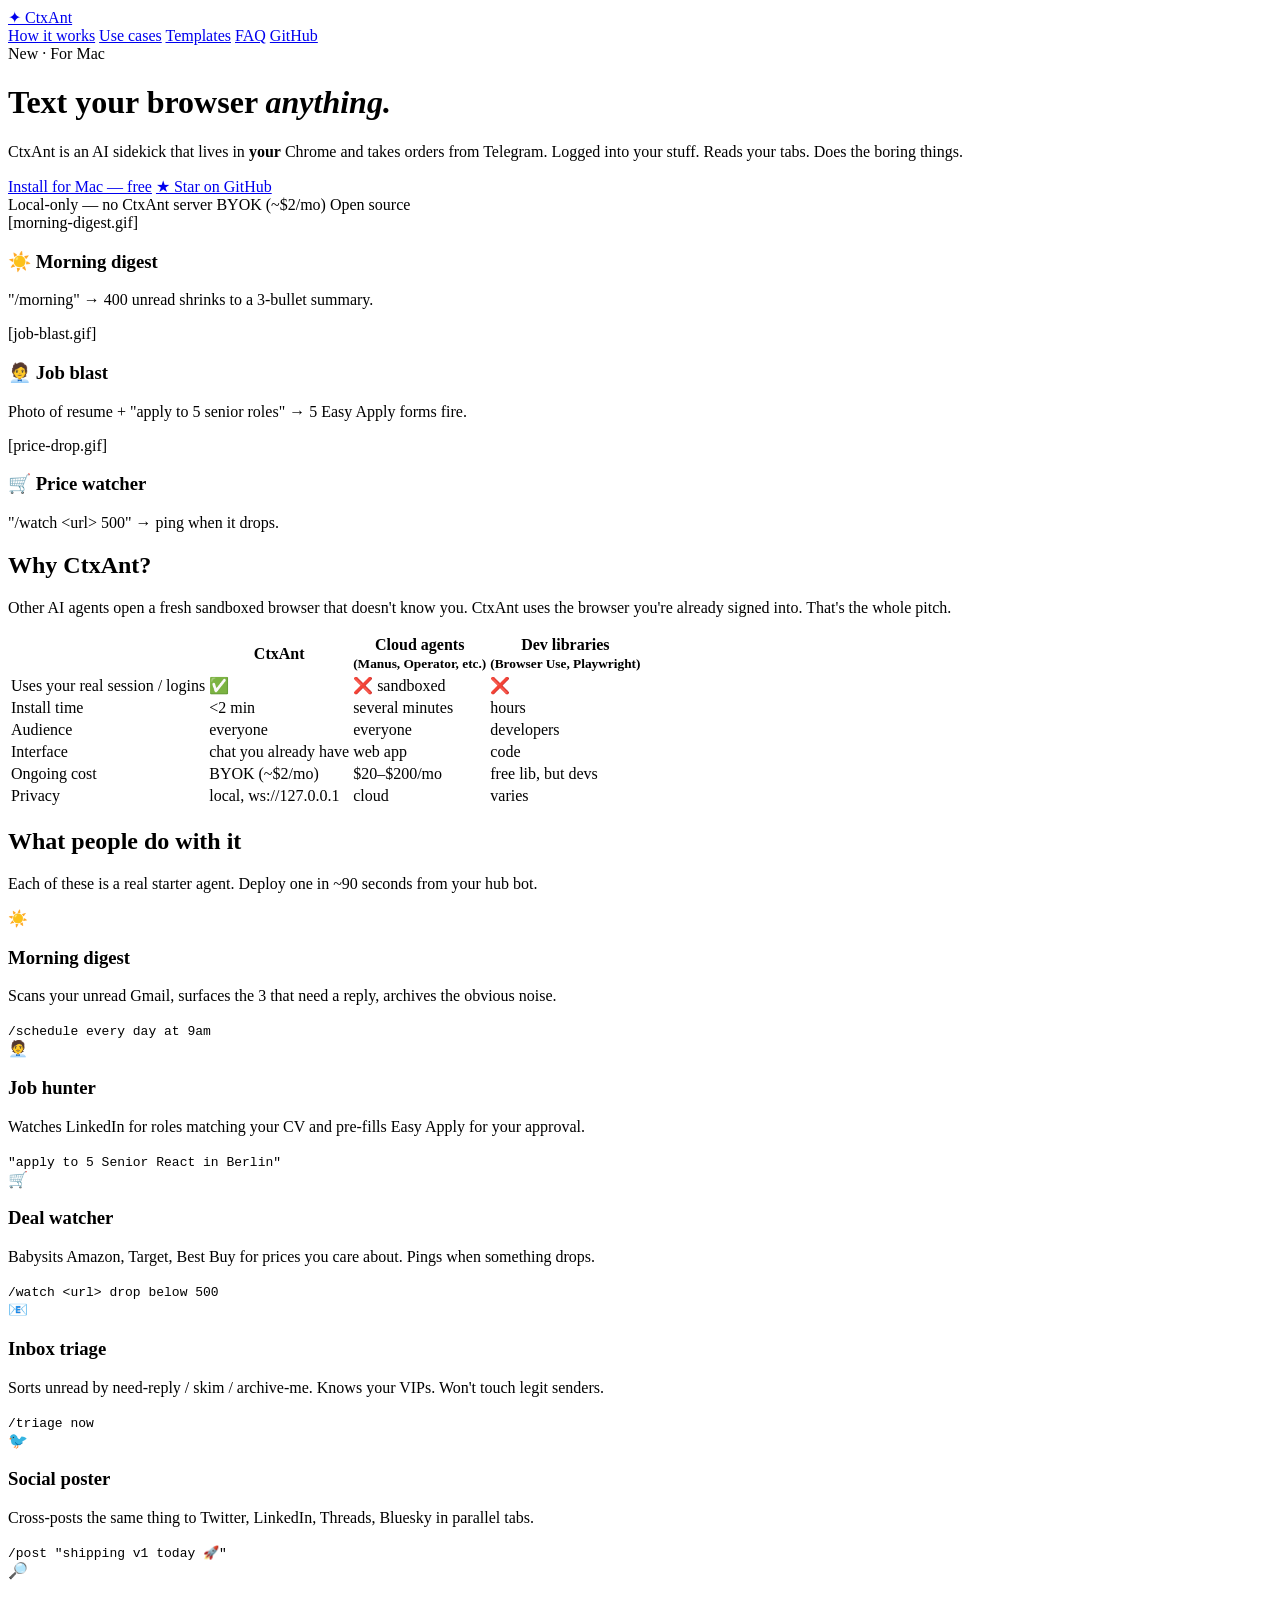
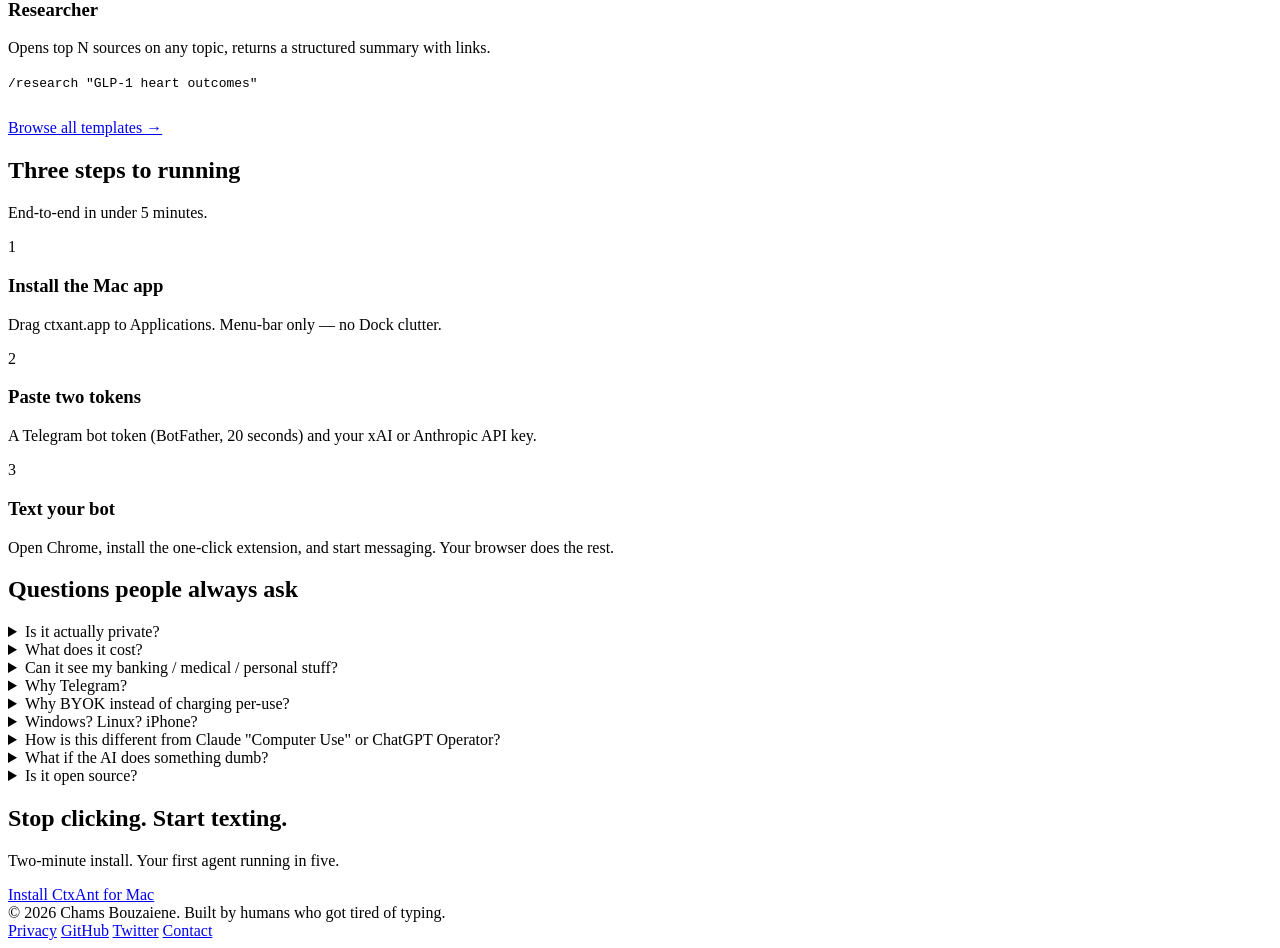
==== web/index.html @ f91e5bf8 "Initial public release (v0.1.0)" ====
<!DOCTYPE html>
<html lang="en">
<head>
<meta charset="UTF-8" />
<meta name="viewport" content="width=device-width, initial-scale=1.0" />
<title>CtxAnt — Text your browser anything</title>
<meta name="description" content="An AI sidekick that lives in YOUR Chrome and takes orders from Telegram. Uses your logins, your tabs, your life. Local. Private. BYOK." />

<!-- Open Graph / Twitter -->
<meta property="og:title" content="CtxAnt — Text your browser anything" />
<meta property="og:description" content="An AI sidekick that drives YOUR Chrome from Telegram. Your logins, your tabs. No sandbox." />
<meta property="og:url" content="https://ctxant.com" />
<meta property="og:type" content="website" />
<meta property="og:image" content="https://ctxant.com/assets/og.png" />
<meta name="twitter:card" content="summary_large_image" />
<meta name="twitter:title" content="CtxAnt — Text your browser anything" />
<meta name="twitter:description" content="An AI sidekick that drives YOUR Chrome from Telegram. Your logins, your tabs. No sandbox." />
<meta name="twitter:image" content="https://ctxant.com/assets/og.png" />

<link rel="icon" href="/assets/favicon.png" />
<link rel="stylesheet" href="/assets/style.css" />
</head>
<body>

<nav class="top">
  <div class="wrap">
    <a class="logo" href="/">
      <span class="mark">✦</span>
      <span>CtxAnt</span>
    </a>
    <div class="links">
      <a href="#how">How it works</a>
      <a href="#uses">Use cases</a>
      <a href="/templates/">Templates</a>
      <a href="#faq">FAQ</a>
      <a href="https://github.com/ChamsBouzaiene/CtxAnt" target="_blank" rel="noopener">GitHub</a>
    </div>
  </div>
</nav>

<!-- ── Hero ─────────────────────────────────────────────────────────── -->
<header class="hero">
  <div class="wrap">
    <span class="eyebrow">New · For Mac</span>
    <h1>Text your browser <em>anything.</em></h1>
    <p class="lede">
      CtxAnt is an AI sidekick that lives in <strong>your</strong> Chrome and takes orders from Telegram.
      Logged into your stuff. Reads your tabs. Does the boring things.
    </p>
    <div class="cta">
      <a class="btn btn-primary" href="/install.html">Install for Mac — free</a>
      <a class="btn btn-ghost" href="https://github.com/ChamsBouzaiene/CtxAnt" target="_blank" rel="noopener">★ Star on GitHub</a>
    </div>
    <div class="meta">
      <span>Local-only — no CtxAnt server</span>
      <span>BYOK (~$2/mo)</span>
      <span>Open source</span>
    </div>

    <!-- Three demo thumbs above the fold. Drop real .gif/.mp4 files into /demos/. -->
    <div class="demo-strip">
      <div class="tile">
        <div class="thumb">
          <img src="/demos/morning-digest.gif" alt="Morning digest demo" onerror="this.replaceWith(Object.assign(document.createElement('span'), {textContent: '[morning-digest.gif]'}))" />
        </div>
        <h3>☀️ Morning digest</h3>
        <p>"/morning" → 400 unread shrinks to a 3-bullet summary.</p>
      </div>
      <div class="tile">
        <div class="thumb">
          <img src="/demos/job-blast.gif" alt="Job blast demo" onerror="this.replaceWith(Object.assign(document.createElement('span'), {textContent: '[job-blast.gif]'}))" />
        </div>
        <h3>🧑‍💼 Job blast</h3>
        <p>Photo of resume + "apply to 5 senior roles" → 5 Easy Apply forms fire.</p>
      </div>
      <div class="tile">
        <div class="thumb">
          <img src="/demos/price-drop.gif" alt="Price drop watcher demo" onerror="this.replaceWith(Object.assign(document.createElement('span'), {textContent: '[price-drop.gif]'}))" />
        </div>
        <h3>🛒 Price watcher</h3>
        <p>"/watch &lt;url&gt; 500" → ping when it drops.</p>
      </div>
    </div>
  </div>
</header>

<!-- ── Positioning ──────────────────────────────────────────────────── -->
<section id="why">
  <div class="wrap">
    <h2 class="section-title">Why CtxAnt?</h2>
    <p class="section-sub">
      Other AI agents open a fresh sandboxed browser that doesn't know you.
      CtxAnt uses the browser you're already signed into. That's the whole pitch.
    </p>
    <div class="positioning">
      <table>
        <thead>
          <tr>
            <th></th>
            <th class="ctxant-col">CtxAnt</th>
            <th>Cloud agents<br /><small>(Manus, Operator, etc.)</small></th>
            <th>Dev libraries<br /><small>(Browser Use, Playwright)</small></th>
          </tr>
        </thead>
        <tbody>
          <tr>
            <td>Uses your real session / logins</td>
            <td class="check ctxant-col">✅</td>
            <td class="cross">❌ sandboxed</td>
            <td class="cross">❌</td>
          </tr>
          <tr>
            <td>Install time</td>
            <td class="ctxant-col">&lt;2 min</td>
            <td>several minutes</td>
            <td>hours</td>
          </tr>
          <tr>
            <td>Audience</td>
            <td class="ctxant-col">everyone</td>
            <td>everyone</td>
            <td>developers</td>
          </tr>
          <tr>
            <td>Interface</td>
            <td class="ctxant-col">chat you already have</td>
            <td>web app</td>
            <td>code</td>
          </tr>
          <tr>
            <td>Ongoing cost</td>
            <td class="ctxant-col">BYOK (~$2/mo)</td>
            <td>$20–$200/mo</td>
            <td>free lib, but devs</td>
          </tr>
          <tr>
            <td>Privacy</td>
            <td class="ctxant-col">local, ws://127.0.0.1</td>
            <td>cloud</td>
            <td>varies</td>
          </tr>
        </tbody>
      </table>
    </div>
  </div>
</section>

<!-- ── Use cases ────────────────────────────────────────────────────── -->
<section id="uses">
  <div class="wrap">
    <h2 class="section-title">What people do with it</h2>
    <p class="section-sub">Each of these is a real starter agent. Deploy one in ~90 seconds from your hub bot.</p>
    <div class="usecases">
      <div class="usecase">
        <span class="emoji">☀️</span>
        <h3>Morning digest</h3>
        <p>Scans your unread Gmail, surfaces the 3 that need a reply, archives the obvious noise.</p>
        <code class="cmd">/schedule every day at 9am</code>
      </div>
      <div class="usecase">
        <span class="emoji">🧑‍💼</span>
        <h3>Job hunter</h3>
        <p>Watches LinkedIn for roles matching your CV and pre-fills Easy Apply for your approval.</p>
        <code class="cmd">"apply to 5 Senior React in Berlin"</code>
      </div>
      <div class="usecase">
        <span class="emoji">🛒</span>
        <h3>Deal watcher</h3>
        <p>Babysits Amazon, Target, Best Buy for prices you care about. Pings when something drops.</p>
        <code class="cmd">/watch &lt;url&gt; drop below 500</code>
      </div>
      <div class="usecase">
        <span class="emoji">📧</span>
        <h3>Inbox triage</h3>
        <p>Sorts unread by need-reply / skim / archive-me. Knows your VIPs. Won't touch legit senders.</p>
        <code class="cmd">/triage now</code>
      </div>
      <div class="usecase">
        <span class="emoji">🐦</span>
        <h3>Social poster</h3>
        <p>Cross-posts the same thing to Twitter, LinkedIn, Threads, Bluesky in parallel tabs.</p>
        <code class="cmd">/post "shipping v1 today 🚀"</code>
      </div>
      <div class="usecase">
        <span class="emoji">🔎</span>
        <h3>Researcher</h3>
        <p>Opens top N sources on any topic, returns a structured summary with links.</p>
        <code class="cmd">/research "GLP-1 heart outcomes"</code>
      </div>
    </div>
    <p style="margin-top: 28px;"><a href="/templates/">Browse all templates →</a></p>
  </div>
</section>

<!-- ── How it works ────────────────────────────────────────────────── -->
<section id="how">
  <div class="wrap">
    <h2 class="section-title">Three steps to running</h2>
    <p class="section-sub">End-to-end in under 5 minutes.</p>
    <div class="steps">
      <div class="step">
        <div class="num">1</div>
        <h3>Install the Mac app</h3>
        <p>Drag ctxant.app to Applications. Menu-bar only — no Dock clutter.</p>
      </div>
      <div class="step">
        <div class="num">2</div>
        <h3>Paste two tokens</h3>
        <p>A Telegram bot token (BotFather, 20 seconds) and your xAI or Anthropic API key.</p>
      </div>
      <div class="step">
        <div class="num">3</div>
        <h3>Text your bot</h3>
        <p>Open Chrome, install the one-click extension, and start messaging. Your browser does the rest.</p>
      </div>
    </div>
  </div>
</section>

<!-- ── FAQ ─────────────────────────────────────────────────────────── -->
<section id="faq">
  <div class="wrap" style="max-width: 900px;">
    <h2 class="section-title">Questions people always ask</h2>
    <div class="faq">
      <details>
        <summary>Is it actually private?</summary>
        <p>
          Yes. CtxAnt runs entirely on your machine. The Chrome extension talks to the CtxAnt app over <code>ws://127.0.0.1</code> — nothing goes to a CtxAnt-owned server, because there is no CtxAnt-owned server. Your page content is only sent to the AI provider <em>you</em> chose (xAI or Anthropic), authenticated with <em>your</em> API key. <a href="/privacy.html">Full privacy policy.</a>
        </p>
      </details>
      <details>
        <summary>What does it cost?</summary>
        <p>
          BYOK — you pay the AI provider directly, not us. On xAI Grok the average user spends under $2/month running 5 macros/day. If you already pay for Claude, it works on that too. No CtxAnt subscription, no trial expiration, no credit card.
        </p>
      </details>
      <details>
        <summary>Can it see my banking / medical / personal stuff?</summary>
        <p>
          Only when you ask it to. CtxAnt only acts on a tab when a command comes in from your own Telegram bot. The upside of that is: it's <em>already logged into your banking</em>, so the answer to "what did I spend this month?" takes 3 seconds and a screenshot, not a finance migration. Data never leaves your machine except via your own AI provider's API.
        </p>
      </details>
      <details>
        <summary>Why Telegram?</summary>
        <p>
          It's the only chat app with a free, programmable bot layer, no approval process, and instant cross-device delivery. You already have Telegram open. You already know how to use it. And because every agent gets its own bot, deploying a new agent feels like hiring a coworker — their messages show up in their own chat bubble in your sidebar.
        </p>
      </details>
      <details>
        <summary>Why BYOK instead of charging per-use?</summary>
        <p>
          Three reasons. (1) Your data stays between you and your AI provider — we never see a prompt. (2) Costs scale with <em>your</em> usage, not our pricing tiers. (3) We don't have to touch credit cards, which means we can ship faster and can't be held hostage by Stripe.
        </p>
      </details>
      <details>
        <summary>Windows? Linux? iPhone?</summary>
        <p>
          Mac first. Windows and Linux are coming — most of the code is portable, but the installer, menu-bar UI, and onboarding are Mac-specific. Join the waitlist on the <a href="https://github.com/ChamsBouzaiene/CtxAnt">repo</a>. iPhone: not planned — iOS can't drive Safari the way Chrome Extensions drive Chrome, which is the whole point.
        </p>
      </details>
      <details>
        <summary>How is this different from Claude "Computer Use" or ChatGPT Operator?</summary>
        <p>
          Those run the AI in <em>their</em> sandbox, controlling <em>their</em> browser. They don't know your Gmail is already open or that you're logged into LinkedIn, so every task starts with 20 seconds of authentication theatre. CtxAnt skips all that because the browser <em>is yours</em>. You never paste a password into the AI, you never share a session, you never wait on a fresh login.
        </p>
      </details>
      <details>
        <summary>What if the AI does something dumb?</summary>
        <p>
          You're watching a live Chrome window — so you see everything. For destructive actions we can require explicit approval before submit; that's configurable per-agent. And the menu bar always has a one-click <em>Stop</em>.
        </p>
      </details>
      <details>
        <summary>Is it open source?</summary>
        <p>
          Yes. <a href="https://github.com/ChamsBouzaiene/CtxAnt">Code on GitHub.</a> We'd rather you read the ten files that run on your machine than take our word for it.
        </p>
      </details>
    </div>
  </div>
</section>

<!-- ── CTA ─────────────────────────────────────────────────────────── -->
<section>
  <div class="wrap">
    <div class="cta-strip">
      <h2>Stop clicking. Start texting.</h2>
      <p>Two-minute install. Your first agent running in five.</p>
      <a class="btn btn-primary" href="/install.html">Install CtxAnt for Mac</a>
    </div>
  </div>
</section>

<footer>
  <div class="wrap">
    <div>© 2026 Chams Bouzaiene. Built by humans who got tired of typing.</div>
    <div>
      <a href="/privacy.html">Privacy</a>
      <a href="https://github.com/ChamsBouzaiene/CtxAnt">GitHub</a>
      <a href="https://twitter.com/ctxantapp">Twitter</a>
      <a href="mailto:hello@ctxant.com">Contact</a>
    </div>
  </div>
</footer>

</body>
</html>
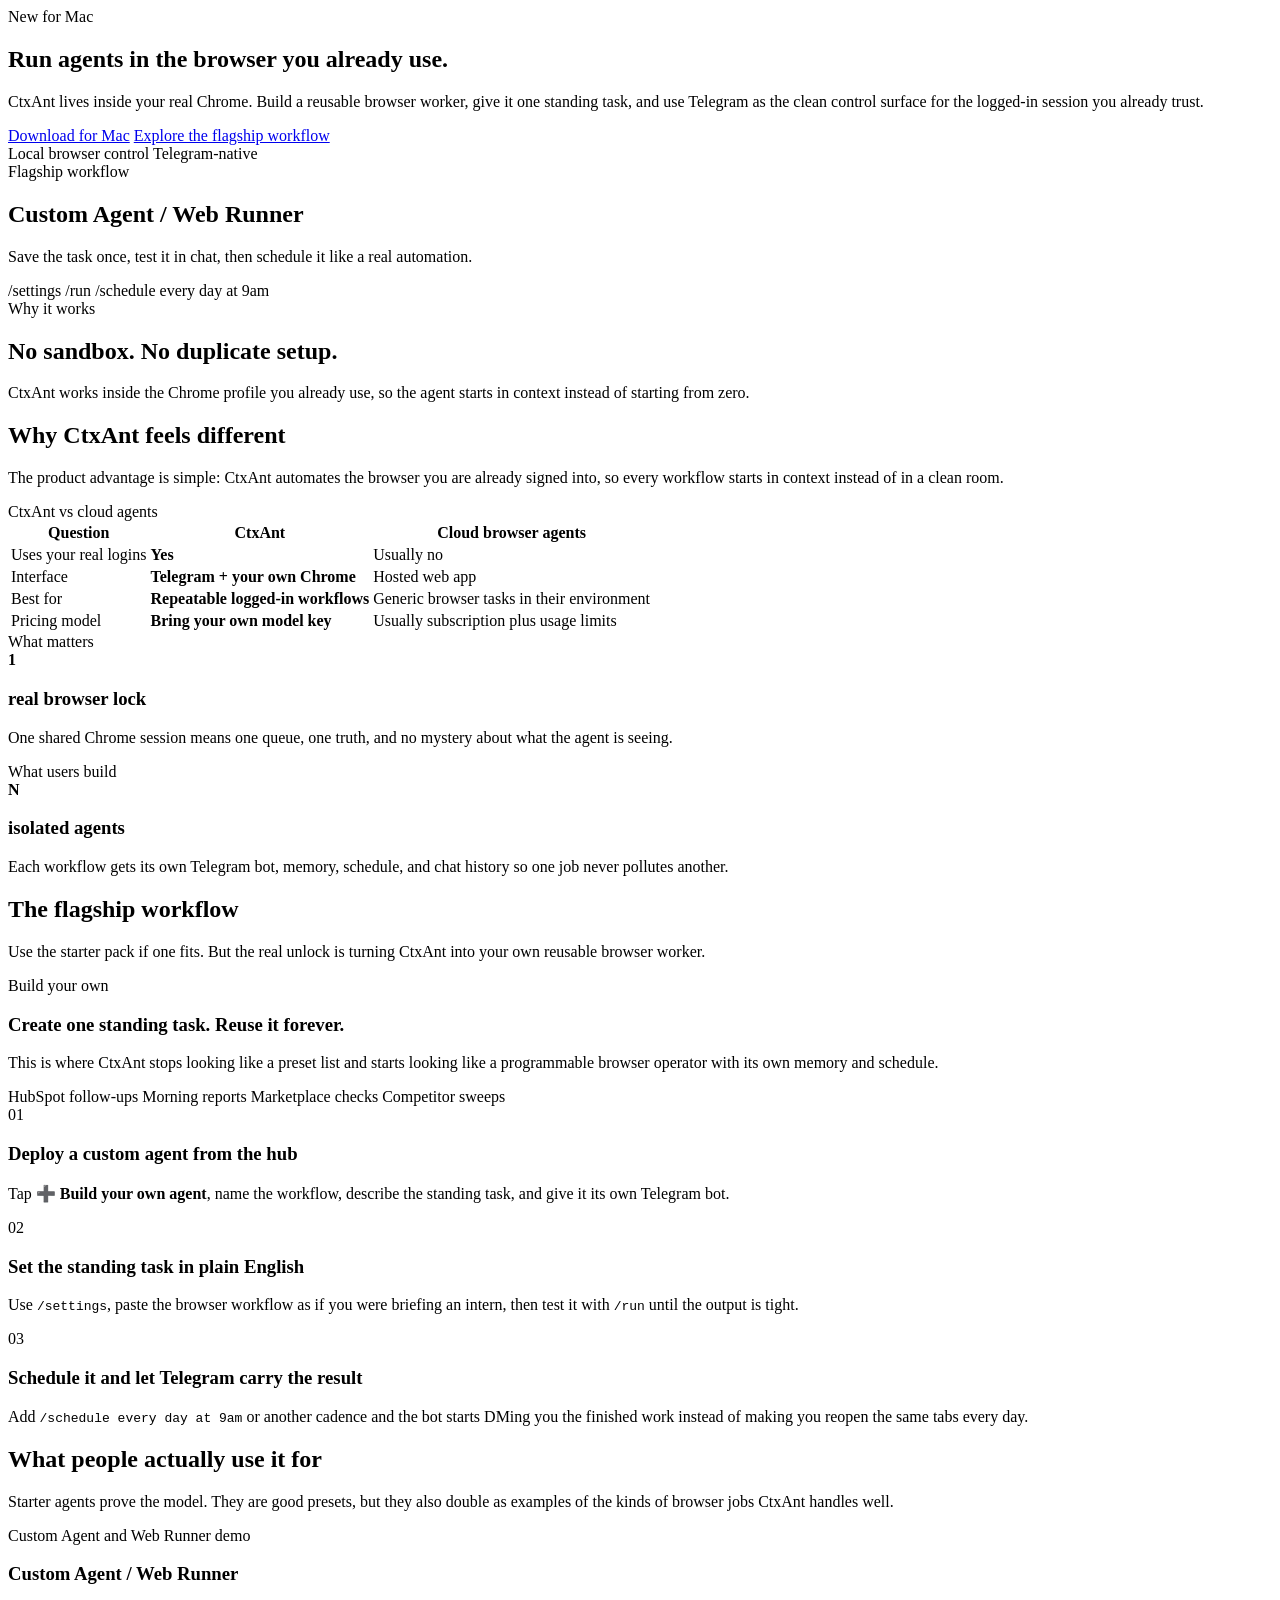
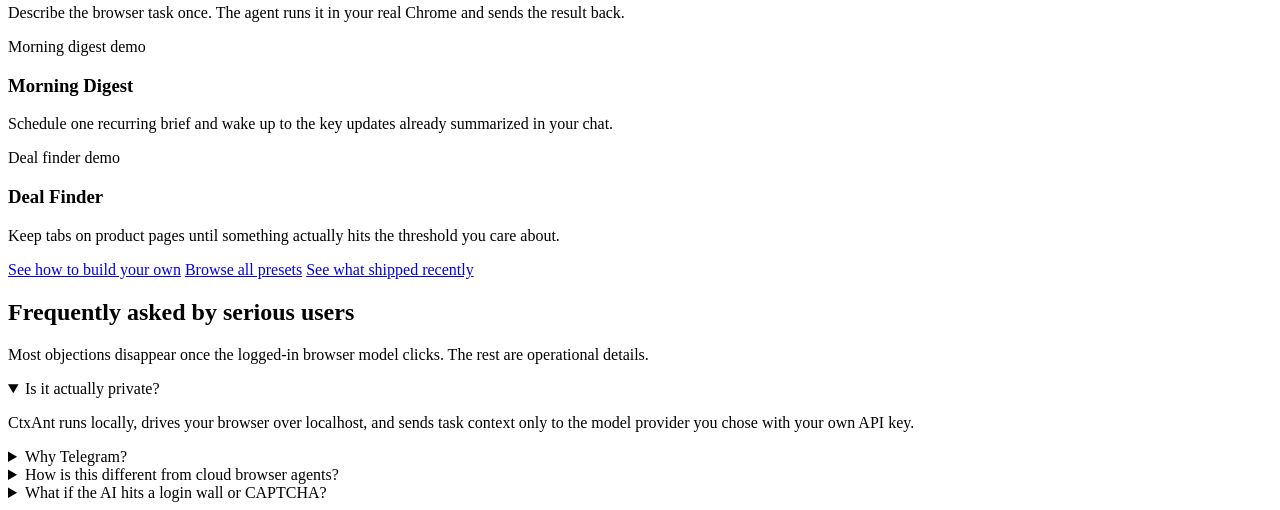
==== commit 824fd4fd: "new ui, new agents examples" ====
--- a/web/index.html
+++ b/web/index.html
@@ -4,304 +4,232 @@
 <meta charset="UTF-8" />
 <meta name="viewport" content="width=device-width, initial-scale=1.0" />
 <title>CtxAnt — Text your browser anything</title>
-<meta name="description" content="An AI sidekick that lives in YOUR Chrome and takes orders from Telegram. Uses your logins, your tabs, your life. Local. Private. BYOK." />
-
-<!-- Open Graph / Twitter -->
+<meta name="description" content="CtxAnt is a browser agent that lives in your real Chrome. Build your own web automation worker, run it from Telegram, and keep your actual logins." />
 <meta property="og:title" content="CtxAnt — Text your browser anything" />
-<meta property="og:description" content="An AI sidekick that drives YOUR Chrome from Telegram. Your logins, your tabs. No sandbox." />
+<meta property="og:description" content="Build your own browser worker, run it from Telegram, and let it use the Chrome session you already live in." />
 <meta property="og:url" content="https://ctxant.com" />
 <meta property="og:type" content="website" />
-<meta property="og:image" content="https://ctxant.com/assets/og.png" />
+<meta property="og:image" content="https://ctxant.com/assets/og.svg" />
 <meta name="twitter:card" content="summary_large_image" />
 <meta name="twitter:title" content="CtxAnt — Text your browser anything" />
-<meta name="twitter:description" content="An AI sidekick that drives YOUR Chrome from Telegram. Your logins, your tabs. No sandbox." />
-<meta name="twitter:image" content="https://ctxant.com/assets/og.png" />
-
+<meta name="twitter:description" content="Build your own browser worker, run it from Telegram, and keep your actual logins." />
+<meta name="twitter:image" content="https://ctxant.com/assets/og.svg" />
 <link rel="icon" href="/assets/favicon.png" />
 <link rel="stylesheet" href="/assets/style.css" />
 </head>
-<body>
-
-<nav class="top">
-  <div class="wrap">
-    <a class="logo" href="/">
-      <span class="mark">✦</span>
-      <span>CtxAnt</span>
-    </a>
-    <div class="links">
-      <a href="#how">How it works</a>
-      <a href="#uses">Use cases</a>
-      <a href="/templates/">Templates</a>
-      <a href="#faq">FAQ</a>
-      <a href="https://github.com/ChamsBouzaiene/CtxAnt" target="_blank" rel="noopener">GitHub</a>
-    </div>
-  </div>
-</nav>
-
-<!-- ── Hero ─────────────────────────────────────────────────────────── -->
-<header class="hero">
-  <div class="wrap">
-    <span class="eyebrow">New · For Mac</span>
-    <h1>Text your browser <em>anything.</em></h1>
-    <p class="lede">
-      CtxAnt is an AI sidekick that lives in <strong>your</strong> Chrome and takes orders from Telegram.
-      Logged into your stuff. Reads your tabs. Does the boring things.
-    </p>
-    <div class="cta">
-      <a class="btn btn-primary" href="/install.html">Install for Mac — free</a>
-      <a class="btn btn-ghost" href="https://github.com/ChamsBouzaiene/CtxAnt" target="_blank" rel="noopener">★ Star on GitHub</a>
-    </div>
-    <div class="meta">
-      <span>Local-only — no CtxAnt server</span>
-      <span>BYOK (~$2/mo)</span>
-      <span>Open source</span>
-    </div>
-
-    <!-- Three demo thumbs above the fold. Drop real .gif/.mp4 files into /demos/. -->
-    <div class="demo-strip">
-      <div class="tile">
-        <div class="thumb">
-          <img src="/demos/morning-digest.gif" alt="Morning digest demo" onerror="this.replaceWith(Object.assign(document.createElement('span'), {textContent: '[morning-digest.gif]'}))" />
-        </div>
-        <h3>☀️ Morning digest</h3>
-        <p>"/morning" → 400 unread shrinks to a 3-bullet summary.</p>
-      </div>
-      <div class="tile">
-        <div class="thumb">
-          <img src="/demos/job-blast.gif" alt="Job blast demo" onerror="this.replaceWith(Object.assign(document.createElement('span'), {textContent: '[job-blast.gif]'}))" />
-        </div>
-        <h3>🧑‍💼 Job blast</h3>
-        <p>Photo of resume + "apply to 5 senior roles" → 5 Easy Apply forms fire.</p>
-      </div>
-      <div class="tile">
-        <div class="thumb">
-          <img src="/demos/price-drop.gif" alt="Price drop watcher demo" onerror="this.replaceWith(Object.assign(document.createElement('span'), {textContent: '[price-drop.gif]'}))" />
-        </div>
-        <h3>🛒 Price watcher</h3>
-        <p>"/watch &lt;url&gt; 500" → ping when it drops.</p>
-      </div>
-    </div>
-  </div>
-</header>
-
-<!-- ── Positioning ──────────────────────────────────────────────────── -->
-<section id="why">
-  <div class="wrap">
-    <h2 class="section-title">Why CtxAnt?</h2>
-    <p class="section-sub">
-      Other AI agents open a fresh sandboxed browser that doesn't know you.
-      CtxAnt uses the browser you're already signed into. That's the whole pitch.
-    </p>
-    <div class="positioning">
-      <table>
-        <thead>
-          <tr>
-            <th></th>
-            <th class="ctxant-col">CtxAnt</th>
-            <th>Cloud agents<br /><small>(Manus, Operator, etc.)</small></th>
-            <th>Dev libraries<br /><small>(Browser Use, Playwright)</small></th>
-          </tr>
-        </thead>
-        <tbody>
-          <tr>
-            <td>Uses your real session / logins</td>
-            <td class="check ctxant-col">✅</td>
-            <td class="cross">❌ sandboxed</td>
-            <td class="cross">❌</td>
-          </tr>
-          <tr>
-            <td>Install time</td>
-            <td class="ctxant-col">&lt;2 min</td>
-            <td>several minutes</td>
-            <td>hours</td>
-          </tr>
-          <tr>
-            <td>Audience</td>
-            <td class="ctxant-col">everyone</td>
-            <td>everyone</td>
-            <td>developers</td>
-          </tr>
-          <tr>
-            <td>Interface</td>
-            <td class="ctxant-col">chat you already have</td>
-            <td>web app</td>
-            <td>code</td>
-          </tr>
-          <tr>
-            <td>Ongoing cost</td>
-            <td class="ctxant-col">BYOK (~$2/mo)</td>
-            <td>$20–$200/mo</td>
-            <td>free lib, but devs</td>
-          </tr>
-          <tr>
-            <td>Privacy</td>
-            <td class="ctxant-col">local, ws://127.0.0.1</td>
-            <td>cloud</td>
-            <td>varies</td>
-          </tr>
-        </tbody>
-      </table>
-    </div>
-  </div>
-</section>
-
-<!-- ── Use cases ────────────────────────────────────────────────────── -->
-<section id="uses">
-  <div class="wrap">
-    <h2 class="section-title">What people do with it</h2>
-    <p class="section-sub">Each of these is a real starter agent. Deploy one in ~90 seconds from your hub bot.</p>
-    <div class="usecases">
-      <div class="usecase">
-        <span class="emoji">☀️</span>
-        <h3>Morning digest</h3>
-        <p>Scans your unread Gmail, surfaces the 3 that need a reply, archives the obvious noise.</p>
-        <code class="cmd">/schedule every day at 9am</code>
-      </div>
-      <div class="usecase">
-        <span class="emoji">🧑‍💼</span>
-        <h3>Job hunter</h3>
-        <p>Watches LinkedIn for roles matching your CV and pre-fills Easy Apply for your approval.</p>
-        <code class="cmd">"apply to 5 Senior React in Berlin"</code>
-      </div>
-      <div class="usecase">
-        <span class="emoji">🛒</span>
-        <h3>Deal watcher</h3>
-        <p>Babysits Amazon, Target, Best Buy for prices you care about. Pings when something drops.</p>
-        <code class="cmd">/watch &lt;url&gt; drop below 500</code>
-      </div>
-      <div class="usecase">
-        <span class="emoji">📧</span>
-        <h3>Inbox triage</h3>
-        <p>Sorts unread by need-reply / skim / archive-me. Knows your VIPs. Won't touch legit senders.</p>
-        <code class="cmd">/triage now</code>
-      </div>
-      <div class="usecase">
-        <span class="emoji">🐦</span>
-        <h3>Social poster</h3>
-        <p>Cross-posts the same thing to Twitter, LinkedIn, Threads, Bluesky in parallel tabs.</p>
-        <code class="cmd">/post "shipping v1 today 🚀"</code>
-      </div>
-      <div class="usecase">
-        <span class="emoji">🔎</span>
-        <h3>Researcher</h3>
-        <p>Opens top N sources on any topic, returns a structured summary with links.</p>
-        <code class="cmd">/research "GLP-1 heart outcomes"</code>
-      </div>
-    </div>
-    <p style="margin-top: 28px;"><a href="/templates/">Browse all templates →</a></p>
-  </div>
-</section>
-
-<!-- ── How it works ────────────────────────────────────────────────── -->
-<section id="how">
-  <div class="wrap">
-    <h2 class="section-title">Three steps to running</h2>
-    <p class="section-sub">End-to-end in under 5 minutes.</p>
-    <div class="steps">
-      <div class="step">
-        <div class="num">1</div>
-        <h3>Install the Mac app</h3>
-        <p>Drag ctxant.app to Applications. Menu-bar only — no Dock clutter.</p>
-      </div>
-      <div class="step">
-        <div class="num">2</div>
-        <h3>Paste two tokens</h3>
-        <p>A Telegram bot token (BotFather, 20 seconds) and your xAI or Anthropic API key.</p>
-      </div>
-      <div class="step">
-        <div class="num">3</div>
-        <h3>Text your bot</h3>
-        <p>Open Chrome, install the one-click extension, and start messaging. Your browser does the rest.</p>
-      </div>
-    </div>
-  </div>
-</section>
-
-<!-- ── FAQ ─────────────────────────────────────────────────────────── -->
-<section id="faq">
-  <div class="wrap" style="max-width: 900px;">
-    <h2 class="section-title">Questions people always ask</h2>
-    <div class="faq">
-      <details>
-        <summary>Is it actually private?</summary>
-        <p>
-          Yes. CtxAnt runs entirely on your machine. The Chrome extension talks to the CtxAnt app over <code>ws://127.0.0.1</code> — nothing goes to a CtxAnt-owned server, because there is no CtxAnt-owned server. Your page content is only sent to the AI provider <em>you</em> chose (xAI or Anthropic), authenticated with <em>your</em> API key. <a href="/privacy.html">Full privacy policy.</a>
-        </p>
-      </details>
-      <details>
-        <summary>What does it cost?</summary>
-        <p>
-          BYOK — you pay the AI provider directly, not us. On xAI Grok the average user spends under $2/month running 5 macros/day. If you already pay for Claude, it works on that too. No CtxAnt subscription, no trial expiration, no credit card.
-        </p>
-      </details>
-      <details>
-        <summary>Can it see my banking / medical / personal stuff?</summary>
-        <p>
-          Only when you ask it to. CtxAnt only acts on a tab when a command comes in from your own Telegram bot. The upside of that is: it's <em>already logged into your banking</em>, so the answer to "what did I spend this month?" takes 3 seconds and a screenshot, not a finance migration. Data never leaves your machine except via your own AI provider's API.
-        </p>
-      </details>
-      <details>
-        <summary>Why Telegram?</summary>
-        <p>
-          It's the only chat app with a free, programmable bot layer, no approval process, and instant cross-device delivery. You already have Telegram open. You already know how to use it. And because every agent gets its own bot, deploying a new agent feels like hiring a coworker — their messages show up in their own chat bubble in your sidebar.
-        </p>
-      </details>
-      <details>
-        <summary>Why BYOK instead of charging per-use?</summary>
-        <p>
-          Three reasons. (1) Your data stays between you and your AI provider — we never see a prompt. (2) Costs scale with <em>your</em> usage, not our pricing tiers. (3) We don't have to touch credit cards, which means we can ship faster and can't be held hostage by Stripe.
-        </p>
-      </details>
-      <details>
-        <summary>Windows? Linux? iPhone?</summary>
-        <p>
-          Mac first. Windows and Linux are coming — most of the code is portable, but the installer, menu-bar UI, and onboarding are Mac-specific. Join the waitlist on the <a href="https://github.com/ChamsBouzaiene/CtxAnt">repo</a>. iPhone: not planned — iOS can't drive Safari the way Chrome Extensions drive Chrome, which is the whole point.
-        </p>
-      </details>
-      <details>
-        <summary>How is this different from Claude "Computer Use" or ChatGPT Operator?</summary>
-        <p>
-          Those run the AI in <em>their</em> sandbox, controlling <em>their</em> browser. They don't know your Gmail is already open or that you're logged into LinkedIn, so every task starts with 20 seconds of authentication theatre. CtxAnt skips all that because the browser <em>is yours</em>. You never paste a password into the AI, you never share a session, you never wait on a fresh login.
-        </p>
-      </details>
-      <details>
-        <summary>What if the AI does something dumb?</summary>
-        <p>
-          You're watching a live Chrome window — so you see everything. For destructive actions we can require explicit approval before submit; that's configurable per-agent. And the menu bar always has a one-click <em>Stop</em>.
-        </p>
-      </details>
-      <details>
-        <summary>Is it open source?</summary>
-        <p>
-          Yes. <a href="https://github.com/ChamsBouzaiene/CtxAnt">Code on GitHub.</a> We'd rather you read the ten files that run on your machine than take our word for it.
-        </p>
-      </details>
-    </div>
-  </div>
-</section>
-
-<!-- ── CTA ─────────────────────────────────────────────────────────── -->
-<section>
-  <div class="wrap">
-    <div class="cta-strip">
-      <h2>Stop clicking. Start texting.</h2>
-      <p>Two-minute install. Your first agent running in five.</p>
-      <a class="btn btn-primary" href="/install.html">Install CtxAnt for Mac</a>
-    </div>
-  </div>
-</section>
-
-<footer>
-  <div class="wrap">
-    <div>© 2026 Chams Bouzaiene. Built by humans who got tired of typing.</div>
-    <div>
-      <a href="/privacy.html">Privacy</a>
-      <a href="https://github.com/ChamsBouzaiene/CtxAnt">GitHub</a>
-      <a href="https://twitter.com/ctxantapp">Twitter</a>
-      <a href="mailto:hello@ctxant.com">Contact</a>
-    </div>
-  </div>
-</footer>
-
+<body data-page="home">
+<div id="site-shell"></div>
+
+<main class="page-shell">
+  <section class="hero-stage">
+    <div class="shell hero-frame" data-parallax-zone>
+      <div class="hero-grid">
+        <div class="hero-copy" data-reveal>
+          <div class="eyebrow">New for Mac</div>
+          <h1>Run agents in the browser you already use.</h1>
+          <p class="lede">
+            CtxAnt lives inside your real Chrome. Build a reusable browser worker, give it one standing task, and use Telegram as the clean control surface for the logged-in session you already trust.
+          </p>
+          <div class="cta-row">
+            <a class="btn btn-primary" href="/install.html">Download for Mac</a>
+            <a class="btn btn-secondary" href="/agents/">Explore the flagship workflow</a>
+          </div>
+          <div class="meta-strip">
+            <span class="meta-pill">Local browser control</span>
+            <span class="meta-pill">Telegram-native</span>
+          </div>
+        </div>
+
+        <div class="hero-visual">
+          <div class="hero-ring" data-parallax="1.1"></div>
+          <div class="hero-stack">
+            <article class="glass-card float-card" data-tilt data-parallax="1.6" data-reveal>
+              <div class="stack-label"><span class="dot"></span>Flagship workflow</div>
+              <h2 class="stack-title">Custom Agent / Web Runner</h2>
+              <p class="stack-copy">Save the task once, test it in chat, then schedule it like a real automation.</p>
+              <div class="stack-mini">
+                <span>/settings</span>
+                <span>/run</span>
+                <span>/schedule every day at 9am</span>
+              </div>
+            </article>
+            <article class="glass-card float-card" data-tilt data-parallax="2.1" data-reveal>
+              <div class="stack-label"><span class="dot"></span>Why it works</div>
+              <h2 class="stack-title">No sandbox. No duplicate setup.</h2>
+              <p class="stack-copy">CtxAnt works inside the Chrome profile you already use, so the agent starts in context instead of starting from zero.</p>
+            </article>
+          </div>
+        </div>
+      </div>
+    </div>
+  </section>
+
+  <section class="page-section">
+    <div class="shell">
+      <div class="section-head" data-reveal>
+        <h2>Why CtxAnt feels different</h2>
+        <p>The product advantage is simple: CtxAnt automates the browser you are already signed into, so every workflow starts in context instead of in a clean room.</p>
+      </div>
+      <div class="proof-grid">
+        <article class="content-card" data-reveal>
+          <div class="eyebrow">CtxAnt vs cloud agents</div>
+          <table class="comparison-table">
+            <thead>
+              <tr>
+                <th>Question</th>
+                <th>CtxAnt</th>
+                <th>Cloud browser agents</th>
+              </tr>
+            </thead>
+            <tbody>
+              <tr>
+                <td>Uses your real logins</td>
+                <td><strong>Yes</strong></td>
+                <td class="muted">Usually no</td>
+              </tr>
+              <tr>
+                <td>Interface</td>
+                <td><strong>Telegram + your own Chrome</strong></td>
+                <td class="muted">Hosted web app</td>
+              </tr>
+              <tr>
+                <td>Best for</td>
+                <td><strong>Repeatable logged-in workflows</strong></td>
+                <td class="muted">Generic browser tasks in their environment</td>
+              </tr>
+              <tr>
+                <td>Pricing model</td>
+                <td><strong>Bring your own model key</strong></td>
+                <td class="muted">Usually subscription plus usage limits</td>
+              </tr>
+            </tbody>
+          </table>
+        </article>
+        <div class="metric-column">
+          <article class="metric-card" data-reveal>
+            <div class="eyebrow">What matters</div>
+            <strong>1</strong>
+            <h3>real browser lock</h3>
+            <p>One shared Chrome session means one queue, one truth, and no mystery about what the agent is seeing.</p>
+          </article>
+          <article class="metric-card" data-reveal>
+            <div class="eyebrow">What users build</div>
+            <strong>N</strong>
+            <h3>isolated agents</h3>
+            <p>Each workflow gets its own Telegram bot, memory, schedule, and chat history so one job never pollutes another.</p>
+          </article>
+        </div>
+      </div>
+    </div>
+  </section>
+
+  <section class="page-section">
+    <div class="shell">
+      <div class="section-head" data-reveal>
+        <h2>The flagship workflow</h2>
+        <p>Use the starter pack if one fits. But the real unlock is turning CtxAnt into your own reusable browser worker.</p>
+      </div>
+      <div class="story-layout">
+        <article class="story-panel sticky" data-reveal>
+          <div class="eyebrow">Build your own</div>
+          <h3 class="stack-title">Create one standing task. Reuse it forever.</h3>
+          <p class="stack-copy">This is where CtxAnt stops looking like a preset list and starts looking like a programmable browser operator with its own memory and schedule.</p>
+          <div class="stack-mini">
+            <span>HubSpot follow-ups</span>
+            <span>Morning reports</span>
+            <span>Marketplace checks</span>
+            <span>Competitor sweeps</span>
+          </div>
+        </article>
+        <div class="story-steps">
+          <article class="story-panel story-step" data-reveal>
+            <div class="step-index">01</div>
+            <h3>Deploy a custom agent from the hub</h3>
+            <p>Tap <strong>➕ Build your own agent</strong>, name the workflow, describe the standing task, and give it its own Telegram bot.</p>
+          </article>
+          <article class="story-panel story-step" data-reveal>
+            <div class="step-index">02</div>
+            <h3>Set the standing task in plain English</h3>
+            <p>Use <code>/settings</code>, paste the browser workflow as if you were briefing an intern, then test it with <code>/run</code> until the output is tight.</p>
+          </article>
+          <article class="story-panel story-step" data-reveal>
+            <div class="step-index">03</div>
+            <h3>Schedule it and let Telegram carry the result</h3>
+            <p>Add <code>/schedule every day at 9am</code> or another cadence and the bot starts DMing you the finished work instead of making you reopen the same tabs every day.</p>
+          </article>
+        </div>
+      </div>
+    </div>
+  </section>
+
+  <section class="page-section">
+    <div class="shell">
+      <div class="section-head" data-reveal>
+        <h2>What people actually use it for</h2>
+        <p>Starter agents prove the model. They are good presets, but they also double as examples of the kinds of browser jobs CtxAnt handles well.</p>
+      </div>
+      <div class="demo-rail">
+        <article class="feature-card demo-card" data-reveal>
+          <div class="demo-thumb">
+            <img src="/demos/web-runner-loop.gif" alt="Custom Agent and Web Runner demo" onerror="this.replaceWith(Object.assign(document.createElement('span'), {textContent: 'Custom Agent and Web Runner demo'}))" />
+          </div>
+          <h3>Custom Agent / Web Runner</h3>
+          <p>Describe the browser task once. The agent runs it in your real Chrome and sends the result back.</p>
+        </article>
+        <article class="feature-card demo-card" data-reveal>
+          <div class="demo-thumb">
+            <img src="/demos/demo-3.gif" alt="Morning digest demo" onerror="this.replaceWith(Object.assign(document.createElement('span'), {textContent: 'Morning digest demo'}))" />
+          </div>
+          <h3>Morning Digest</h3>
+          <p>Schedule one recurring brief and wake up to the key updates already summarized in your chat.</p>
+        </article>
+        <article class="feature-card demo-card" data-reveal>
+          <div class="demo-thumb">
+            <img src="/demos/demo-2.gif" alt="Deal finder demo" onerror="this.replaceWith(Object.assign(document.createElement('span'), {textContent: 'Deal finder demo'}))" />
+          </div>
+          <h3>Deal Finder</h3>
+          <p>Keep tabs on product pages until something actually hits the threshold you care about.</p>
+        </article>
+      </div>
+      <div class="cta-row hero-actions">
+        <a class="btn btn-primary" href="/agents/">See how to build your own</a>
+        <a class="btn btn-secondary" href="/templates/">Browse all presets</a>
+        <a class="btn btn-secondary" href="/changelog/">See what shipped recently</a>
+      </div>
+    </div>
+  </section>
+
+  <section class="page-section">
+    <div class="shell">
+      <div class="section-head" data-reveal>
+        <h2>Frequently asked by serious users</h2>
+        <p>Most objections disappear once the logged-in browser model clicks. The rest are operational details.</p>
+      </div>
+      <article class="faq-card" data-reveal>
+        <div class="faq-stack">
+          <details open>
+            <summary>Is it actually private?</summary>
+            <p>CtxAnt runs locally, drives your browser over localhost, and sends task context only to the model provider you chose with your own API key.</p>
+          </details>
+          <details>
+            <summary>Why Telegram?</summary>
+            <p>It is fast, programmable, cross-device, and gives every agent its own chat bubble. That is the right control surface for many small workflows.</p>
+          </details>
+          <details>
+            <summary>How is this different from cloud browser agents?</summary>
+            <p>Those agents run inside their browser. CtxAnt runs inside yours. That changes login state, speed to value, and which workflows are realistically worth automating.</p>
+          </details>
+          <details>
+            <summary>What if the AI hits a login wall or CAPTCHA?</summary>
+            <p>The run pauses, tells you where to intervene in the same Chrome session, then you resume from chat once the blocker is cleared.</p>
+          </details>
+        </div>
+      </article>
+    </div>
+  </section>
+</main>
+
+<div id="site-footer"></div>
+<script src="/assets/site.js"></script>
 </body>
 </html>
